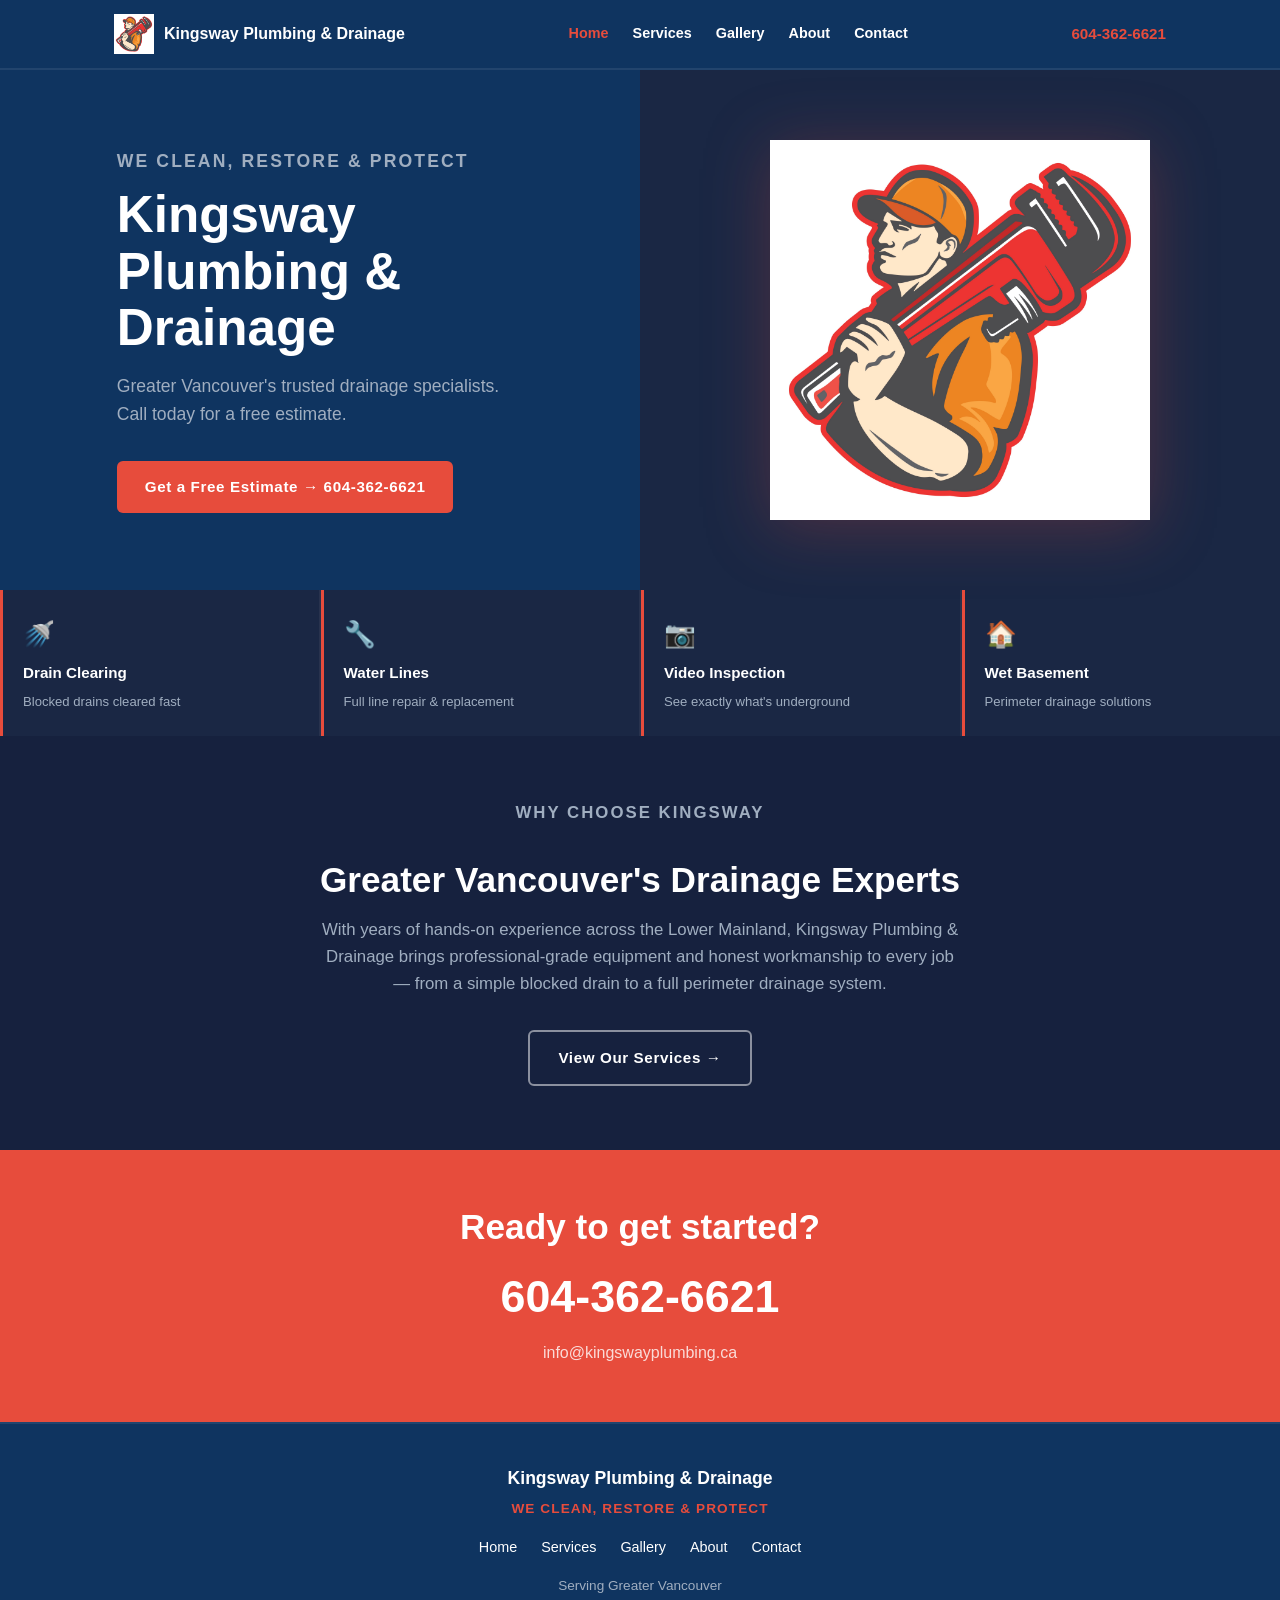
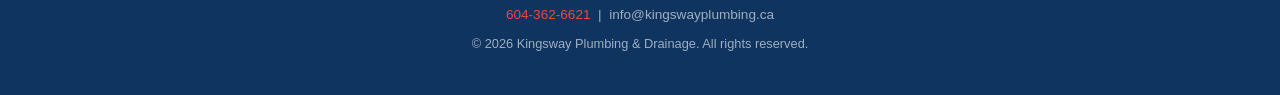
==== index.html @ ecbc44b1 "feat: add home page with hero, service strip, CTA" ====
<!DOCTYPE html>
<html lang="en">
<head>
  <meta charset="UTF-8">
  <meta name="viewport" content="width=device-width, initial-scale=1.0">
  <title>Kingsway Plumbing & Drainage — Greater Vancouver</title>
  <link rel="icon" href="images/logo.png">
  <link rel="stylesheet" href="styles.css">
</head>
<body>

  <!-- NAV -->
  <nav class="nav">
    <div class="nav__inner">
      <a href="index.html" class="nav__brand">
        <img src="images/logo.png" alt="Kingsway logo">
        Kingsway Plumbing & Drainage
      </a>
      <ul class="nav__links">
        <li><a href="index.html" class="active">Home</a></li>
        <li><a href="services.html">Services</a></li>
        <li><a href="gallery.html">Gallery</a></li>
        <li><a href="about.html">About</a></li>
        <li><a href="contact.html">Contact</a></li>
      </ul>
      <a href="tel:6043626621" class="nav__phone">604-362-6621</a>
    </div>
  </nav>

  <!-- HERO -->
  <section class="hero">
    <div class="hero__text container" style="padding-left: 24px;">
      <p class="label">We Clean, Restore & Protect</p>
      <h1>Kingsway<br>Plumbing &<br>Drainage</h1>
      <p>Greater Vancouver's trusted drainage specialists.<br>Call today for a free estimate.</p>
      <a href="tel:6043626621" class="btn btn--red">Get a Free Estimate &rarr; 604-362-6621</a>
    </div>
    <div class="hero__image">
      <img src="images/logo.png" alt="Kingsway Plumbing & Drainage">
    </div>
  </section>

  <!-- SERVICE STRIP -->
  <div class="service-strip">
    <div class="service-strip__item">
      <span class="icon">🚿</span>
      <h3>Drain Clearing</h3>
      <p>Blocked drains cleared fast</p>
    </div>
    <div class="service-strip__item">
      <span class="icon">🔧</span>
      <h3>Water Lines</h3>
      <p>Full line repair & replacement</p>
    </div>
    <div class="service-strip__item">
      <span class="icon">📷</span>
      <h3>Video Inspection</h3>
      <p>See exactly what's underground</p>
    </div>
    <div class="service-strip__item">
      <span class="icon">🏠</span>
      <h3>Wet Basement</h3>
      <p>Perimeter drainage solutions</p>
    </div>
  </div>

  <!-- WHY US -->
  <section class="section why-us">
    <div class="container">
      <p class="label">Why Choose Kingsway</p>
      <h2>Greater Vancouver's Drainage Experts</h2>
      <p>With years of hands-on experience across the Lower Mainland, Kingsway Plumbing & Drainage brings professional-grade equipment and honest workmanship to every job — from a simple blocked drain to a full perimeter drainage system.</p>
      <a href="services.html" class="btn btn--outline">View Our Services &rarr;</a>
    </div>
  </section>

  <!-- CTA BANNER -->
  <div class="cta-banner">
    <div class="container">
      <h2>Ready to get started?</h2>
      <a href="tel:6043626621" class="phone">604-362-6621</a>
      <p class="email">info@kingswayplumbing.ca</p>
    </div>
  </div>

  <!-- FOOTER -->
  <footer class="footer">
    <p class="footer__name">Kingsway Plumbing & Drainage</p>
    <p class="footer__tagline">We Clean, Restore & Protect</p>
    <div class="footer__links">
      <a href="index.html">Home</a>
      <a href="services.html">Services</a>
      <a href="gallery.html">Gallery</a>
      <a href="about.html">About</a>
      <a href="contact.html">Contact</a>
    </div>
    <p class="footer__area">Serving Greater Vancouver</p>
    <p class="footer__area"><a href="tel:6043626621" style="color:var(--red);">604-362-6621</a> &nbsp;|&nbsp; <a href="mailto:info@kingswayplumbing.ca">info@kingswayplumbing.ca</a></p>
    <p class="footer__copy">&copy; 2026 Kingsway Plumbing & Drainage. All rights reserved.</p>
  </footer>

</body>
</html>
---- styles.css ----
/* ============================================================
   KINGSWAY PLUMBING & DRAINAGE — styles.css
   ============================================================ */

/* --- Variables --- */
:root {
  --navy:      #16213e;
  --navy-dark: #0f3460;
  --navy-card: #1a2744;
  --red:       #e74c3c;
  --text:      #ffffff;
  --muted:     #a0aec0;
  --border:    rgba(255, 255, 255, 0.08);
  --radius:    6px;
  --max-width: 1100px;
}

/* --- Reset --- */
*, *::before, *::after { box-sizing: border-box; margin: 0; padding: 0; }
html { scroll-behavior: smooth; }
body {
  font-family: -apple-system, BlinkMacSystemFont, "Segoe UI", Roboto, sans-serif;
  background: var(--navy);
  color: var(--text);
  line-height: 1.6;
}
img { display: block; max-width: 100%; height: auto; }
a { color: inherit; text-decoration: none; }

/* --- Layout --- */
.container {
  max-width: var(--max-width);
  margin: 0 auto;
  padding: 0 24px;
}
.section { padding: 64px 0; }
.section--alt { background: var(--navy-dark); }

/* --- Typography --- */
h1 { font-size: clamp(2rem, 5vw, 3.2rem); font-weight: 900; line-height: 1.1; }
h2 { font-size: clamp(1.5rem, 3vw, 2.2rem); font-weight: 800; line-height: 1.2; }
h3 { font-size: 1.2rem; font-weight: 700; }
.label {
  font-size: 0.75rem;
  font-weight: 700;
  letter-spacing: 0.12em;
  text-transform: uppercase;
  color: var(--red);
}
.muted { color: var(--muted); }
.page-header {
  background: var(--navy-dark);
  padding: 48px 0 40px;
  border-bottom: 3px solid var(--red);
}
.page-header h1 { font-size: clamp(1.8rem, 4vw, 2.8rem); }
.page-header .label { margin-bottom: 8px; }

/* --- Buttons --- */
.btn {
  display: inline-block;
  padding: 14px 28px;
  font-weight: 800;
  font-size: 0.95rem;
  letter-spacing: 0.04em;
  border-radius: var(--radius);
  transition: opacity 0.15s;
  cursor: pointer;
}
.btn:hover { opacity: 0.88; }
.btn--red { background: var(--red); color: #fff; }
.btn--outline { border: 2px solid rgba(255,255,255,0.5); color: #fff; }

/* --- Nav --- */
.nav {
  position: sticky;
  top: 0;
  z-index: 100;
  background: var(--navy-dark);
  border-bottom: 2px solid var(--border);
}
.nav__inner {
  display: flex;
  align-items: center;
  justify-content: space-between;
  gap: 16px;
  padding: 14px 24px;
  max-width: var(--max-width);
  margin: 0 auto;
}
.nav__brand {
  display: flex;
  align-items: center;
  gap: 10px;
  font-weight: 900;
  font-size: 1rem;
  white-space: nowrap;
}
.nav__brand img { width: 40px; height: 40px; object-fit: contain; }
.nav__links {
  display: flex;
  align-items: center;
  gap: 24px;
  list-style: none;
  font-size: 0.9rem;
  font-weight: 600;
}
.nav__links a:hover { color: var(--red); }
.nav__links a.active { color: var(--red); }
.nav__phone {
  color: var(--red);
  font-weight: 800;
  font-size: 0.95rem;
  white-space: nowrap;
}
.nav__phone:hover { opacity: 0.8; }

/* --- Hero (split) --- */
.hero {
  background: var(--navy-dark);
  min-height: 520px;
  display: grid;
  grid-template-columns: 1fr 1fr;
  align-items: center;
}
.hero__text {
  padding: 64px 48px 64px 0;
}
.hero__text .label { margin-bottom: 12px; }
.hero__text h1 { margin-bottom: 16px; }
.hero__text p { color: var(--muted); font-size: 1.1rem; margin-bottom: 32px; }
.hero__image {
  display: flex;
  align-items: center;
  justify-content: center;
  padding: 48px;
  background: var(--navy-card);
  min-height: 520px;
}
.hero__image img {
  max-height: 380px;
  object-fit: contain;
  filter: drop-shadow(0 8px 32px rgba(231,76,60,0.25));
}

/* --- Service Strip --- */
.service-strip {
  display: grid;
  grid-template-columns: repeat(4, 1fr);
  gap: 2px;
  background: var(--border);
}
.service-strip__item {
  background: var(--navy-card);
  padding: 24px 20px;
  border-left: 3px solid var(--red);
  display: flex;
  flex-direction: column;
  gap: 6px;
}
.service-strip__item .icon { font-size: 1.6rem; }
.service-strip__item h3 { font-size: 0.95rem; }
.service-strip__item p { font-size: 0.82rem; color: var(--muted); }

/* --- Why Us --- */
.why-us { text-align: center; }
.why-us h2 { margin-bottom: 16px; }
.why-us p { max-width: 640px; margin: 0 auto 32px; color: var(--muted); font-size: 1.05rem; }

/* --- CTA Banner --- */
.cta-banner {
  background: var(--red);
  padding: 56px 24px;
  text-align: center;
}
.cta-banner h2 { margin-bottom: 8px; }
.cta-banner .phone {
  font-size: clamp(1.8rem, 4vw, 2.8rem);
  font-weight: 900;
  display: block;
  margin: 12px 0 8px;
}
.cta-banner .email { color: rgba(255,255,255,0.8); font-size: 1rem; }

/* --- Service Cards --- */
.services-grid {
  display: grid;
  grid-template-columns: repeat(auto-fit, minmax(300px, 1fr));
  gap: 24px;
  margin-top: 40px;
}
.service-card {
  background: var(--navy-card);
  border-left: 4px solid var(--red);
  border-radius: var(--radius);
  padding: 28px 24px;
}
.service-card h3 { font-size: 1.15rem; margin-bottom: 10px; }
.service-card p { color: var(--muted); font-size: 0.95rem; line-height: 1.7; }

/* --- Gallery --- */
.gallery-grid {
  display: grid;
  grid-template-columns: repeat(3, 1fr);
  gap: 8px;
  margin-top: 40px;
}
.gallery-grid__item {
  aspect-ratio: 4/3;
  overflow: hidden;
  border-radius: var(--radius);
  background: var(--navy-card);
}
.gallery-grid__item img {
  width: 100%;
  height: 100%;
  object-fit: cover;
  transition: transform 0.3s;
}
.gallery-grid__item:hover img { transform: scale(1.04); }

/* --- About --- */
.about-van {
  width: 100%;
  max-height: 420px;
  object-fit: cover;
  border-radius: var(--radius);
  margin-bottom: 40px;
}
.about-content { max-width: 720px; }
.about-content p { color: var(--muted); font-size: 1.05rem; line-height: 1.8; margin-bottom: 20px; }
.about-callout {
  display: inline-block;
  background: var(--navy-card);
  border-left: 4px solid var(--red);
  padding: 16px 24px;
  border-radius: 0 var(--radius) var(--radius) 0;
  font-weight: 700;
  margin-top: 8px;
}

/* --- Contact --- */
.contact-grid {
  display: grid;
  grid-template-columns: 1fr 1.4fr;
  gap: 48px;
  margin-top: 40px;
  align-items: start;
}
.contact-info h3 { margin-bottom: 24px; }
.contact-info__item {
  display: flex;
  gap: 12px;
  margin-bottom: 20px;
  align-items: flex-start;
}
.contact-info__item .icon { font-size: 1.2rem; flex-shrink: 0; margin-top: 2px; }
.contact-info__item a:hover { color: var(--red); }
.contact-form { background: var(--navy-card); border-radius: var(--radius); padding: 32px; }
.contact-form h3 { margin-bottom: 24px; }
.form-group { margin-bottom: 18px; }
.form-group label { display: block; font-size: 0.85rem; font-weight: 600; margin-bottom: 6px; color: var(--muted); }
.form-group input,
.form-group textarea {
  width: 100%;
  background: var(--navy-dark);
  border: 1px solid var(--border);
  border-radius: var(--radius);
  padding: 12px 14px;
  color: var(--text);
  font-size: 0.95rem;
  font-family: inherit;
}
.form-group input:focus,
.form-group textarea:focus {
  outline: none;
  border-color: var(--red);
}
.form-group textarea { height: 120px; resize: vertical; }

/* --- Footer --- */
.footer {
  background: var(--navy-dark);
  border-top: 2px solid var(--border);
  padding: 40px 24px;
  text-align: center;
}
.footer__name { font-size: 1.1rem; font-weight: 900; margin-bottom: 6px; }
.footer__tagline { color: var(--red); font-size: 0.85rem; font-weight: 700; letter-spacing: 0.08em; text-transform: uppercase; margin-bottom: 16px; }
.footer__links { display: flex; gap: 24px; justify-content: center; flex-wrap: wrap; margin-bottom: 16px; font-size: 0.9rem; }
.footer__links a:hover { color: var(--red); }
.footer__area { color: var(--muted); font-size: 0.85rem; margin-bottom: 8px; }
.footer__copy { color: var(--muted); font-size: 0.8rem; }

/* --- Responsive --- */
@media (max-width: 900px) {
  .hero { grid-template-columns: 1fr; }
  .hero__text { padding: 48px 0 32px; }
  .hero__image { min-height: 280px; padding: 32px; }
  .service-strip { grid-template-columns: repeat(2, 1fr); }
  .contact-grid { grid-template-columns: 1fr; }
}

@media (max-width: 640px) {
  .nav__inner { flex-wrap: wrap; gap: 10px; }
  .nav__links { gap: 14px; font-size: 0.82rem; flex-wrap: wrap; }
  .nav__phone { font-size: 0.85rem; }
  .service-strip { grid-template-columns: 1fr; }
  .gallery-grid { grid-template-columns: repeat(2, 1fr); }
  .section { padding: 40px 0; }
}

@media (max-width: 420px) {
  .gallery-grid { grid-template-columns: 1fr; }
}
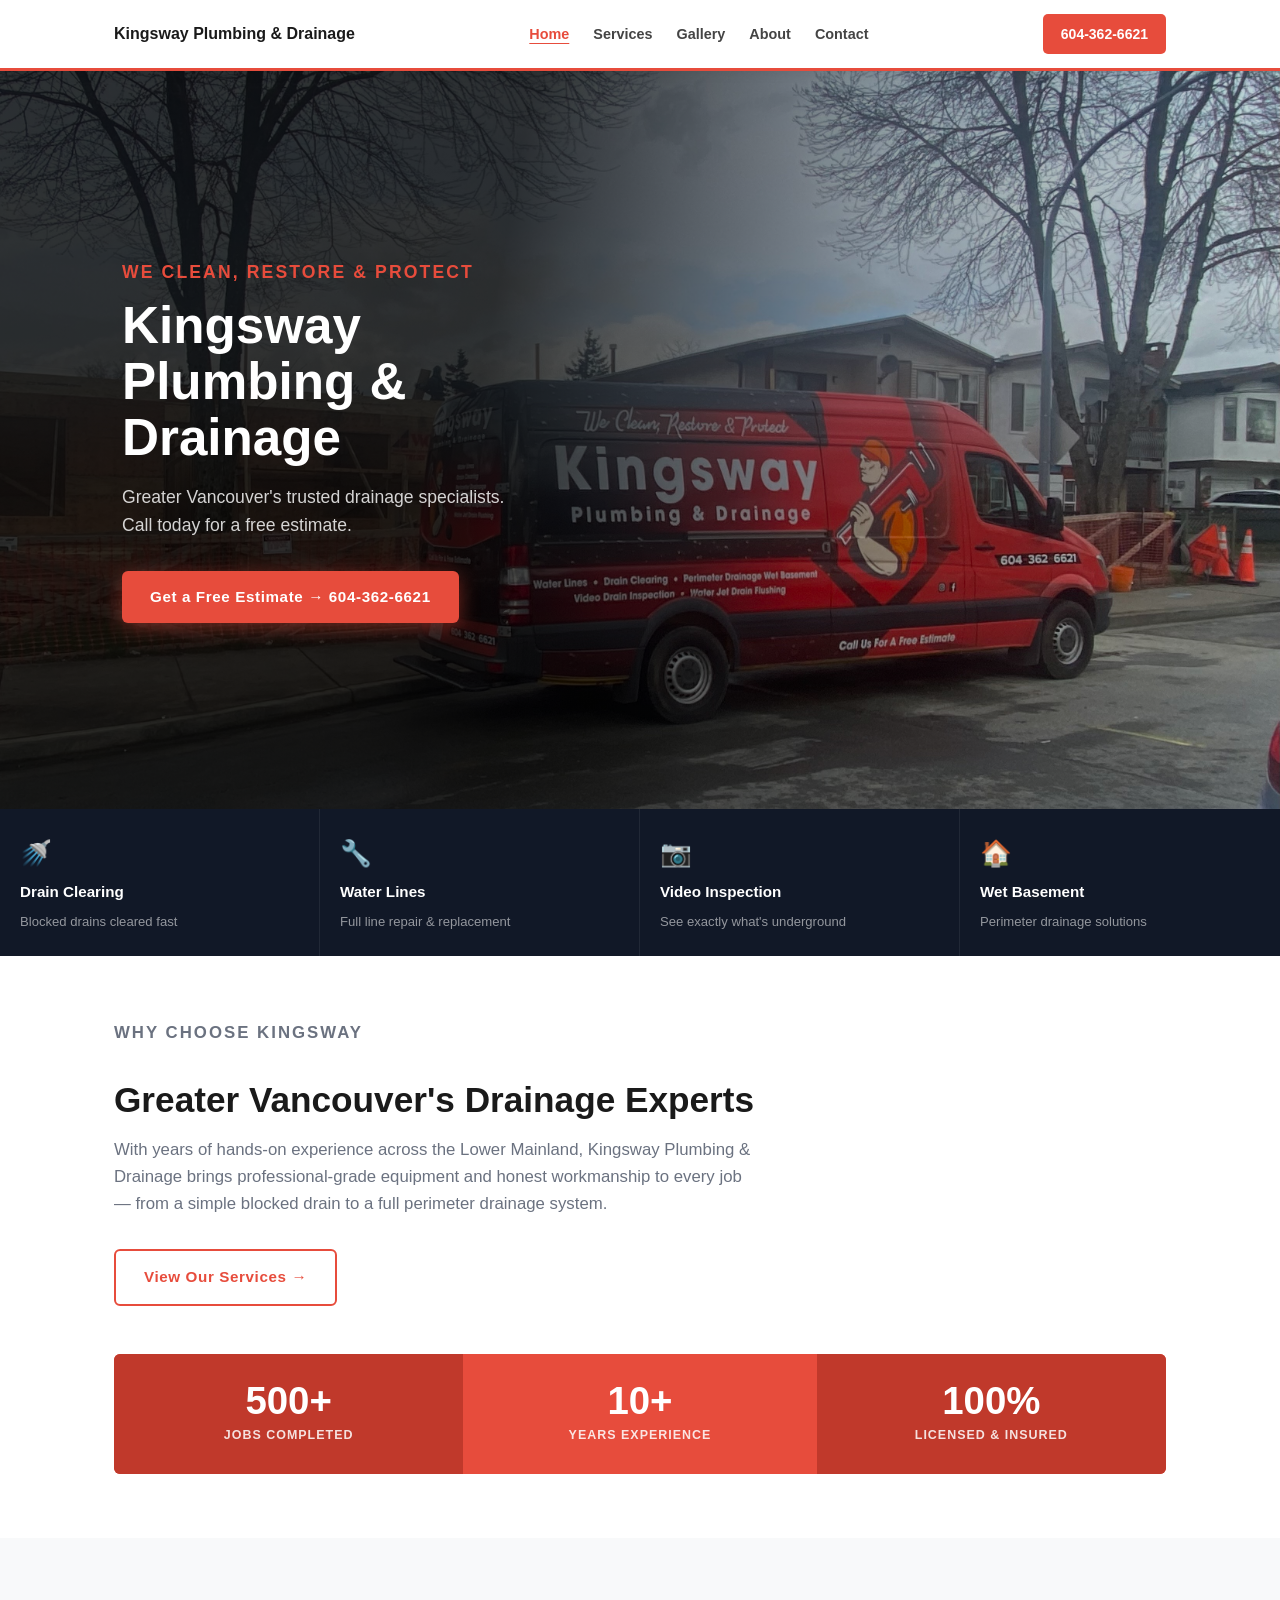
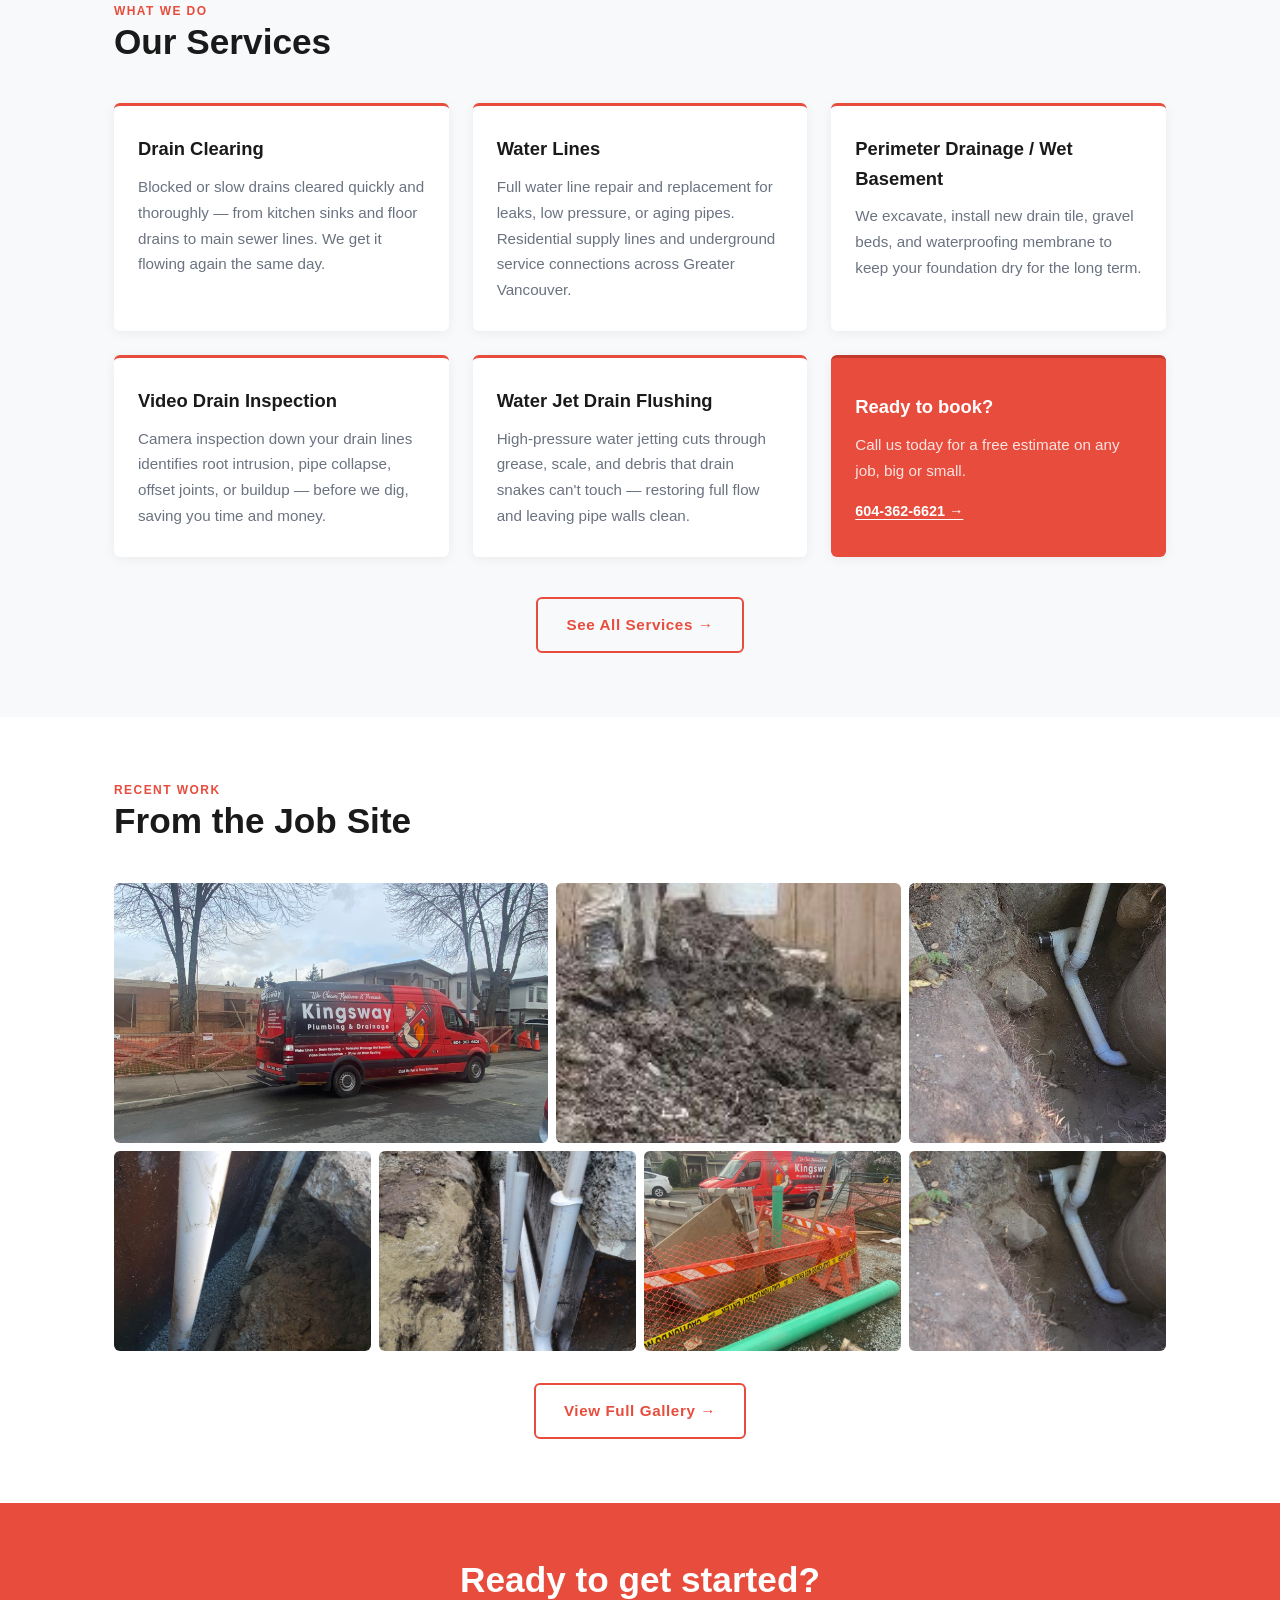
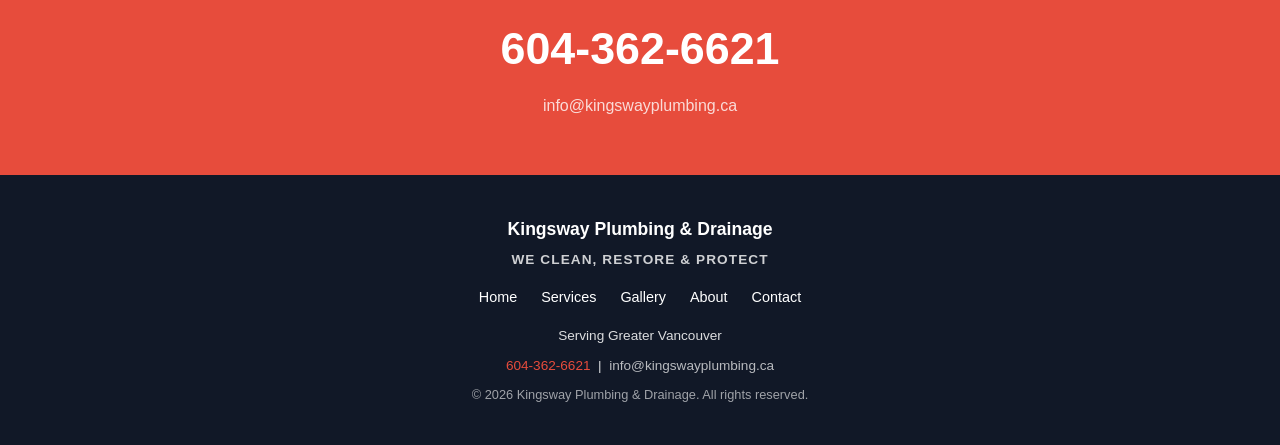
==== commit dfcb904c: "feat: homepage redesign — white nav, full-bleed photo hero, dark theme - White nav with red border, " ====
--- a/index.html
+++ b/index.html
@@ -13,7 +13,6 @@
   <nav class="nav">
     <div class="nav__inner">
       <a href="index.html" class="nav__brand">
-        <img src="images/logo.png" alt="Kingsway logo">
         Kingsway Plumbing & Drainage
       </a>
       <ul class="nav__links">
@@ -24,19 +23,17 @@
         <li><a href="contact.html">Contact</a></li>
       </ul>
       <a href="tel:6043626621" class="nav__phone">604-362-6621</a>
+      <button class="nav-hamburger" aria-label="Toggle menu" onclick="this.closest('.nav').classList.toggle('nav--open')"><span></span><span></span><span></span></button>
     </div>
   </nav>
 
   <!-- HERO -->
   <section class="hero">
-    <div class="hero__text container" style="padding-left: 24px;">
+    <div class="hero__content">
       <p class="label">We Clean, Restore & Protect</p>
       <h1>Kingsway<br>Plumbing &<br>Drainage</h1>
       <p>Greater Vancouver's trusted drainage specialists.<br>Call today for a free estimate.</p>
       <a href="tel:6043626621" class="btn btn--red">Get a Free Estimate &rarr; 604-362-6621</a>
-    </div>
-    <div class="hero__image">
-      <img src="images/logo.png" alt="Kingsway Plumbing & Drainage">
     </div>
   </section>
 
@@ -71,6 +68,78 @@
       <h2>Greater Vancouver's Drainage Experts</h2>
       <p>With years of hands-on experience across the Lower Mainland, Kingsway Plumbing & Drainage brings professional-grade equipment and honest workmanship to every job — from a simple blocked drain to a full perimeter drainage system.</p>
       <a href="services.html" class="btn btn--outline">View Our Services &rarr;</a>
+      <div class="stats">
+        <div class="stat">
+          <div class="stat__num">500+</div>
+          <div class="stat__label">Jobs Completed</div>
+        </div>
+        <div class="stat">
+          <div class="stat__num">10+</div>
+          <div class="stat__label">Years Experience</div>
+        </div>
+        <div class="stat">
+          <div class="stat__num">100%</div>
+          <div class="stat__label">Licensed & Insured</div>
+        </div>
+      </div>
+    </div>
+  </section>
+
+  <!-- SERVICES SECTION -->
+  <section class="section section--alt">
+    <div class="container">
+      <p class="label">What We Do</p>
+      <h2 style="margin-bottom: 32px;">Our Services</h2>
+      <div class="services-grid">
+        <div class="service-card">
+          <h3>Drain Clearing</h3>
+          <p>Blocked or slow drains cleared quickly and thoroughly — from kitchen sinks and floor drains to main sewer lines. We get it flowing again the same day.</p>
+        </div>
+        <div class="service-card">
+          <h3>Water Lines</h3>
+          <p>Full water line repair and replacement for leaks, low pressure, or aging pipes. Residential supply lines and underground service connections across Greater Vancouver.</p>
+        </div>
+        <div class="service-card">
+          <h3>Perimeter Drainage / Wet Basement</h3>
+          <p>We excavate, install new drain tile, gravel beds, and waterproofing membrane to keep your foundation dry for the long term.</p>
+        </div>
+        <div class="service-card">
+          <h3>Video Drain Inspection</h3>
+          <p>Camera inspection down your drain lines identifies root intrusion, pipe collapse, offset joints, or buildup — before we dig, saving you time and money.</p>
+        </div>
+        <div class="service-card">
+          <h3>Water Jet Drain Flushing</h3>
+          <p>High-pressure water jetting cuts through grease, scale, and debris that drain snakes can't touch — restoring full flow and leaving pipe walls clean.</p>
+        </div>
+        <div class="service-card service-card--cta">
+          <h3>Ready to book?</h3>
+          <p>Call us today for a free estimate on any job, big or small.</p>
+          <a href="tel:6043626621">604-362-6621 &rarr;</a>
+        </div>
+      </div>
+      <div style="text-align:center; margin-top: 40px;">
+        <a href="services.html" class="btn btn--outline">See All Services &rarr;</a>
+      </div>
+    </div>
+  </section>
+
+  <!-- PHOTO PREVIEW -->
+  <section class="section">
+    <div class="container">
+      <p class="label">Recent Work</p>
+      <h2 style="margin-bottom: 32px;">From the Job Site</h2>
+      <div class="gallery-grid gallery-grid--home">
+        <div class="gallery-grid__item ghp-1"><img src="images/van-street.jpeg" alt="Kingsway van"></div>
+        <div class="gallery-grid__item ghp-2"><img src="images/job-07.jpeg" alt="Drainage work"></div>
+        <div class="gallery-grid__item ghp-3"><img src="images/job-13.jpeg" alt="Drainage work"></div>
+        <div class="gallery-grid__item ghp-4"><img src="images/job-05.jpeg" alt="Drainage work"></div>
+        <div class="gallery-grid__item ghp-5"><img src="images/job-08.jpeg" alt="Drainage work"></div>
+        <div class="gallery-grid__item ghp-6"><img src="images/van-site.jpeg" alt="Kingsway on site"></div>
+        <div class="gallery-grid__item ghp-7"><img src="images/job-11.jpeg" alt="Drainage work"></div>
+      </div>
+      <div style="text-align:center; margin-top: 32px;">
+        <a href="gallery.html" class="btn btn--outline">View Full Gallery &rarr;</a>
+      </div>
     </div>
   </section>
 
@@ -95,7 +164,7 @@
       <a href="contact.html">Contact</a>
     </div>
     <p class="footer__area">Serving Greater Vancouver</p>
-    <p class="footer__area"><a href="tel:6043626621" style="color:var(--red);">604-362-6621</a> &nbsp;|&nbsp; <a href="mailto:info@kingswayplumbing.ca">info@kingswayplumbing.ca</a></p>
+    <p class="footer__area"><a href="tel:6043626621" style="color:var(--red);">604-362-6621</a> &nbsp;|&nbsp; <a href="mailto:info@kingswayplumbing.ca" class="footer__email">info@kingswayplumbing.ca</a></p>
     <p class="footer__copy">&copy; 2026 Kingsway Plumbing & Drainage. All rights reserved.</p>
   </footer>
 
--- a/styles.css
+++ b/styles.css
@@ -4,15 +4,16 @@
 
 /* --- Variables --- */
 :root {
-  --navy:      #16213e;
-  --navy-dark: #0f3460;
-  --navy-card: #1a2744;
+  --navy:      #ffffff;
+  --navy-dark: #f8f9fa;
+  --navy-card: #f1f3f5;
   --red:       #e74c3c;
-  --text:      #ffffff;
-  --muted:     #a0aec0;
-  --border:    rgba(255, 255, 255, 0.08);
+  --text:      #1a1a1a;
+  --muted:     #6b7280;
+  --border:    rgba(0, 0, 0, 0.1);
   --radius:    6px;
   --max-width: 1100px;
+  --charcoal:  #111827;
 }
 
 /* --- Reset --- */
@@ -49,10 +50,12 @@
 }
 .muted { color: var(--muted); }
 .page-header {
-  background: var(--navy-dark);
+  background: var(--red);
+  color: #fff;
   padding: 48px 0 40px;
-  border-bottom: 3px solid var(--red);
-}
+  border-bottom: 3px solid rgba(0,0,0,0.15);
+}
+.page-header .label { color: rgba(255,255,255,0.8); }
 .page-header h1 { font-size: clamp(1.8rem, 4vw, 2.8rem); }
 .page-header .label { margin-bottom: 8px; }
 
@@ -68,16 +71,18 @@
   cursor: pointer;
 }
 .btn:hover { opacity: 0.88; }
-.btn--red { background: var(--red); color: #fff; }
-.btn--outline { border: 2px solid rgba(255,255,255,0.5); color: #fff; }
+.btn--red { background: var(--red); color: #fff; box-shadow: 0 4px 20px rgba(231,76,60,0.45); }
+.btn--outline { border: 2px solid var(--red); color: var(--red); }
 
 /* --- Nav --- */
 .nav {
   position: sticky;
   top: 0;
   z-index: 100;
-  background: var(--navy-dark);
-  border-bottom: 2px solid var(--border);
+  background: #fff;
+  border-bottom: 3px solid var(--red);
+  box-shadow: 0 2px 12px rgba(0,0,0,0.08);
+  color: #1a1a1a;
 }
 .nav__inner {
   display: flex;
@@ -95,8 +100,9 @@
   font-weight: 900;
   font-size: 1rem;
   white-space: nowrap;
-}
-.nav__brand img { width: 40px; height: 40px; object-fit: contain; }
+  color: #1a1a1a;
+}
+.nav-hamburger { display: none; }
 .nav__links {
   display: flex;
   align-items: center;
@@ -105,71 +111,90 @@
   font-size: 0.9rem;
   font-weight: 600;
 }
-.nav__links a:hover { color: var(--red); }
-.nav__links a.active { color: var(--red); }
+.nav__links a { color: #444; }
+.nav__links a:hover { color: var(--red); opacity: 1; }
+.nav__links a.active { color: var(--red); text-decoration: underline; text-underline-offset: 4px; }
 .nav__phone {
-  color: var(--red);
+  background: var(--red);
+  color: #fff;
+  padding: 9px 18px;
+  border-radius: 5px;
   font-weight: 800;
-  font-size: 0.95rem;
+  font-size: 0.875rem;
   white-space: nowrap;
 }
-.nav__phone:hover { opacity: 0.8; }
-
-/* --- Hero (split) --- */
+.nav__phone:hover { opacity: 0.88; }
+
+/* --- Hero (full-bleed photo) --- */
 .hero {
-  background: var(--navy-dark);
-  min-height: 520px;
-  display: grid;
-  grid-template-columns: 1fr 1fr;
+  position: relative;
+  min-height: 82vh;
+  display: flex;
   align-items: center;
-}
-.hero__text {
-  padding: 64px 48px 64px 0;
-}
-.hero__text .label { margin-bottom: 12px; }
-.hero__text h1 { margin-bottom: 16px; }
-.hero__text p { color: var(--muted); font-size: 1.1rem; margin-bottom: 32px; }
-.hero__image {
-  display: flex;
-  align-items: center;
-  justify-content: center;
-  padding: 48px;
-  background: var(--navy-card);
-  min-height: 520px;
-}
-.hero__image img {
-  max-height: 380px;
-  object-fit: contain;
-  filter: drop-shadow(0 8px 32px rgba(231,76,60,0.25));
-}
+  background: url('images/van-street.jpeg') center 40% / cover no-repeat;
+}
+.hero::before {
+  content: '';
+  position: absolute;
+  inset: 0;
+  background: linear-gradient(100deg, rgba(0,0,0,0.80) 38%, rgba(0,0,0,0.35) 65%, rgba(0,0,0,0.08) 100%);
+}
+.hero__content {
+  position: relative;
+  z-index: 1;
+  padding: 80px 32px;
+  max-width: 1100px;
+  margin: 0 auto;
+  width: 100%;
+}
+.hero__content .label { color: var(--red); margin-bottom: 12px; }
+.hero__content h1     { color: #fff; margin-bottom: 16px; max-width: 560px; }
+.hero__content > p    { color: rgba(255,255,255,0.82); font-size: 1.1rem; margin-bottom: 32px; max-width: 480px; }
 
 /* --- Service Strip --- */
 .service-strip {
   display: grid;
   grid-template-columns: repeat(4, 1fr);
-  gap: 2px;
-  background: var(--border);
+  background: var(--charcoal);
 }
 .service-strip__item {
-  background: var(--navy-card);
+  background: var(--charcoal);
   padding: 24px 20px;
-  border-left: 3px solid var(--red);
+  border-left: none;
+  border-right: 1px solid rgba(255,255,255,0.07);
   display: flex;
   flex-direction: column;
   gap: 6px;
 }
+.service-strip__item:last-child { border-right: none; }
 .service-strip__item .icon { font-size: 1.6rem; }
-.service-strip__item h3 { font-size: 0.95rem; }
-.service-strip__item p { font-size: 0.82rem; color: var(--muted); }
+.service-strip__item h3 { font-size: 0.95rem; color: #fff; }
+.service-strip__item p  { font-size: 0.82rem; color: rgba(255,255,255,0.55); }
 
 /* --- Why Us --- */
-.why-us { text-align: center; }
+.why-us { text-align: left; }
 .why-us h2 { margin-bottom: 16px; }
-.why-us p { max-width: 640px; margin: 0 auto 32px; color: var(--muted); font-size: 1.05rem; }
+.why-us p  { max-width: 640px; margin-bottom: 32px; color: var(--muted); font-size: 1.05rem; }
+
+/* --- Stats --- */
+.stats {
+  display: grid;
+  grid-template-columns: repeat(3, 1fr);
+  gap: 2px;
+  margin-top: 48px;
+  background: var(--red);
+  border-radius: var(--radius);
+  overflow: hidden;
+}
+.stat { background: #c0392b; padding: 28px 24px; text-align: center; color: #fff; }
+.stat:nth-child(2) { background: var(--red); }
+.stat__num   { font-size: 2.4rem; font-weight: 900; line-height: 1; margin-bottom: 6px; }
+.stat__label { font-size: 0.78rem; font-weight: 700; opacity: 0.85; text-transform: uppercase; letter-spacing: 0.08em; }
 
 /* --- CTA Banner --- */
 .cta-banner {
   background: var(--red);
+  color: #fff;
   padding: 56px 24px;
   text-align: center;
 }
@@ -185,18 +210,31 @@
 /* --- Service Cards --- */
 .services-grid {
   display: grid;
-  grid-template-columns: repeat(auto-fit, minmax(300px, 1fr));
+  grid-template-columns: repeat(3, 1fr);
   gap: 24px;
   margin-top: 40px;
 }
 .service-card {
-  background: var(--navy-card);
-  border-left: 4px solid var(--red);
+  background: #fff;
+  border-top: 3px solid var(--red);
   border-radius: var(--radius);
   padding: 28px 24px;
+  box-shadow: 0 2px 12px rgba(0,0,0,0.06);
 }
 .service-card h3 { font-size: 1.15rem; margin-bottom: 10px; }
-.service-card p { color: var(--muted); font-size: 0.95rem; line-height: 1.7; }
+.service-card p  { color: var(--muted); font-size: 0.95rem; line-height: 1.7; }
+
+.service-card--cta {
+  background: var(--red);
+  border-top-color: #c0392b;
+  display: flex;
+  flex-direction: column;
+  justify-content: center;
+  align-items: flex-start;
+}
+.service-card--cta h3 { color: #fff; margin-bottom: 10px; }
+.service-card--cta p  { color: rgba(255,255,255,0.85); font-size: 0.95rem; }
+.service-card--cta a  { color: #fff; font-weight: 800; font-size: 0.9rem; margin-top: 16px; text-decoration: underline; text-underline-offset: 3px; }
 
 /* --- Gallery --- */
 .gallery-grid {
@@ -205,6 +243,18 @@
   gap: 8px;
   margin-top: 40px;
 }
+.gallery-grid--4col {
+  grid-template-columns: repeat(4, 1fr);
+}
+.gallery-grid--home {
+  grid-template-columns: repeat(12, 1fr);
+  grid-template-rows: 260px 200px;
+}
+.gallery-grid--home .gallery-grid__item { aspect-ratio: unset; }
+.ghp-1 { grid-column: span 5; }
+.ghp-2 { grid-column: span 4; }
+.ghp-3, .ghp-4, .ghp-5, .ghp-6, .ghp-7 { grid-column: span 3; }
+
 .gallery-grid__item {
   aspect-ratio: 4/3;
   overflow: hidden;
@@ -263,7 +313,7 @@
 .form-group input,
 .form-group textarea {
   width: 100%;
-  background: var(--navy-dark);
+  background: #fff;
   border: 1px solid var(--border);
   border-radius: var(--radius);
   padding: 12px 14px;
@@ -280,34 +330,106 @@
 
 /* --- Footer --- */
 .footer {
-  background: var(--navy-dark);
-  border-top: 2px solid var(--border);
+  background: var(--charcoal);
+  color: #fff;
+  border-top: none;
   padding: 40px 24px;
   text-align: center;
 }
 .footer__name { font-size: 1.1rem; font-weight: 900; margin-bottom: 6px; }
-.footer__tagline { color: var(--red); font-size: 0.85rem; font-weight: 700; letter-spacing: 0.08em; text-transform: uppercase; margin-bottom: 16px; }
+.footer__tagline { color: rgba(255,255,255,0.8); font-size: 0.85rem; font-weight: 700; letter-spacing: 0.08em; text-transform: uppercase; margin-bottom: 16px; }
 .footer__links { display: flex; gap: 24px; justify-content: center; flex-wrap: wrap; margin-bottom: 16px; font-size: 0.9rem; }
-.footer__links a:hover { color: var(--red); }
-.footer__area { color: var(--muted); font-size: 0.85rem; margin-bottom: 8px; }
-.footer__copy { color: var(--muted); font-size: 0.8rem; }
+.footer__links a:hover { opacity: 0.75; }
+.footer__area { color: rgba(255,255,255,0.85); font-size: 0.85rem; margin-bottom: 8px; }
+.footer__copy { color: rgba(255,255,255,0.6); font-size: 0.8rem; }
+.footer__email { color: rgba(255,255,255,0.7); }
 
 /* --- Responsive --- */
 @media (max-width: 900px) {
-  .hero { grid-template-columns: 1fr; }
-  .hero__text { padding: 48px 0 32px; }
-  .hero__image { min-height: 280px; padding: 32px; }
+  .hero { min-height: 60vh; }
+  .hero__content { padding: 64px 24px; }
   .service-strip { grid-template-columns: repeat(2, 1fr); }
+  .services-grid { grid-template-columns: repeat(2, 1fr); }
   .contact-grid { grid-template-columns: 1fr; }
+  .gallery-grid--home {
+    grid-template-columns: repeat(2, 1fr);
+    grid-template-rows: unset;
+  }
+  .gallery-grid--home .gallery-grid__item { aspect-ratio: 4/3; }
+  .ghp-1,.ghp-2,.ghp-3,.ghp-4,.ghp-5,.ghp-6,.ghp-7 { grid-column: span 1; }
 }
 
 @media (max-width: 640px) {
-  .nav__inner { flex-wrap: wrap; gap: 10px; }
-  .nav__links { gap: 14px; font-size: 0.82rem; flex-wrap: wrap; }
-  .nav__phone { font-size: 0.85rem; }
+  /* Nav layout — wrap so links drop below brand row */
+  .nav__inner { flex-wrap: wrap; align-items: center; padding: 12px 16px; gap: 0; }
+  .nav__brand { flex: 1; font-size: 0.9rem; }
+
+  /* Hamburger button — right side of brand row */
+  .nav-hamburger {
+    display: flex;
+    flex-direction: column;
+    justify-content: center;
+    gap: 5px;
+    background: none;
+    border: none;
+    cursor: pointer;
+    padding: 8px;
+    flex-shrink: 0;
+  }
+  .nav-hamburger span {
+    display: block;
+    width: 22px;
+    height: 2px;
+    background: #1a1a1a;
+    border-radius: 2px;
+  }
+
+  /* Links — hidden by default, full width, drops below brand row */
+  .nav__links {
+    display: none;
+    flex-direction: column;
+    width: 100%;
+    order: 3;
+    gap: 0;
+    margin-top: 8px;
+    border-top: 1px solid rgba(0,0,0,0.08);
+  }
+  .nav__links li { width: 100%; }
+  .nav__links a {
+    display: block;
+    padding: 13px 4px;
+    font-size: 1rem;
+    border-bottom: 1px solid rgba(0,0,0,0.06);
+    color: #1a1a1a;
+  }
+  .nav__phone { display: none; order: 4; width: 100%; }
+
+  /* Open state */
+  .nav--open .nav__links { display: flex; }
+  .nav--open .nav__phone {
+    display: block;
+    background: transparent;
+    color: var(--red);
+    text-align: center;
+    padding: 13px 4px;
+    font-size: 1.05rem;
+    font-weight: 800;
+    border-top: 1px solid rgba(0,0,0,0.08);
+    margin-top: 4px;
+  }
+
+  .hero { min-height: 50vh; }
+  .hero__content { padding: 48px 24px; }
   .service-strip { grid-template-columns: 1fr; }
+  .services-grid { grid-template-columns: 1fr; }
+  .stats { grid-template-columns: 1fr; }
   .gallery-grid { grid-template-columns: repeat(2, 1fr); }
+  .gallery-grid--4col { grid-template-columns: repeat(2, 1fr); }
   .section { padding: 40px 0; }
+}
+
+@media (max-width: 560px) {
+  .services-grid { grid-template-columns: 1fr; }
 }
 
 @media (max-width: 420px) {
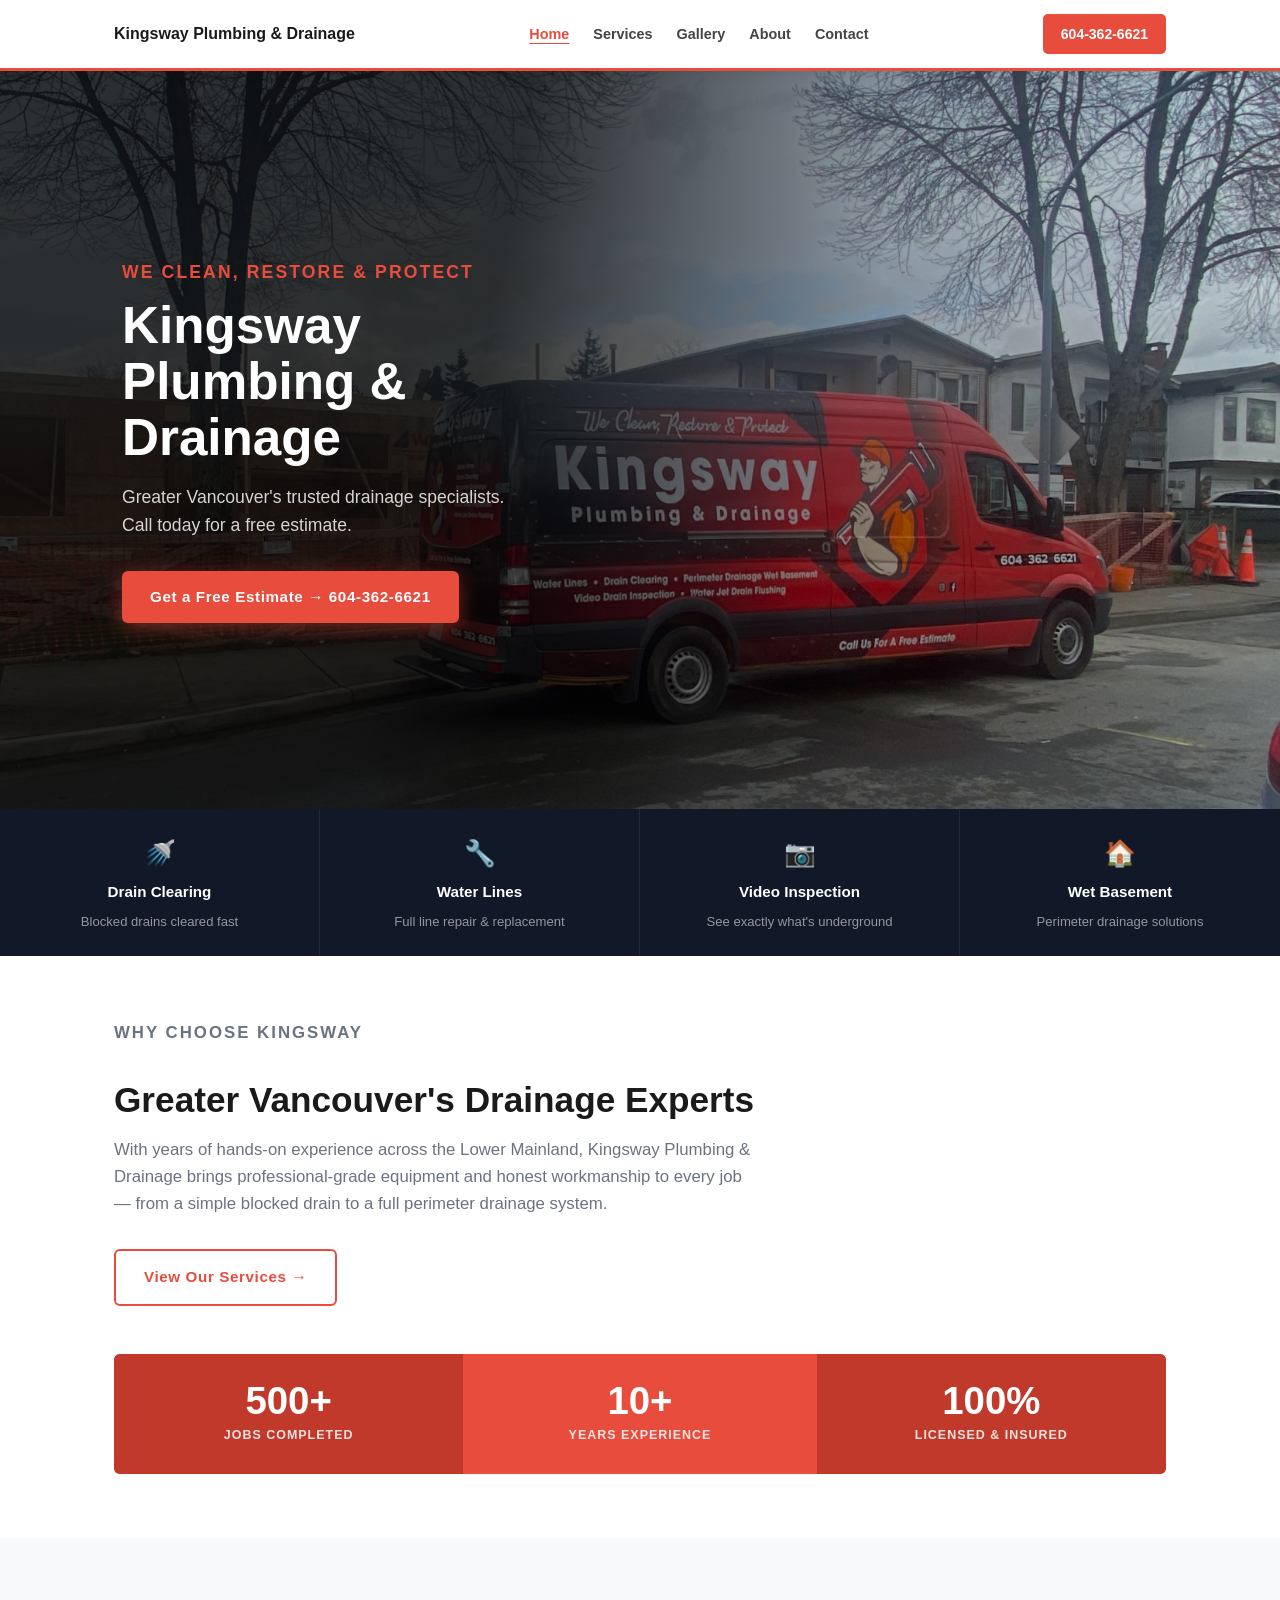
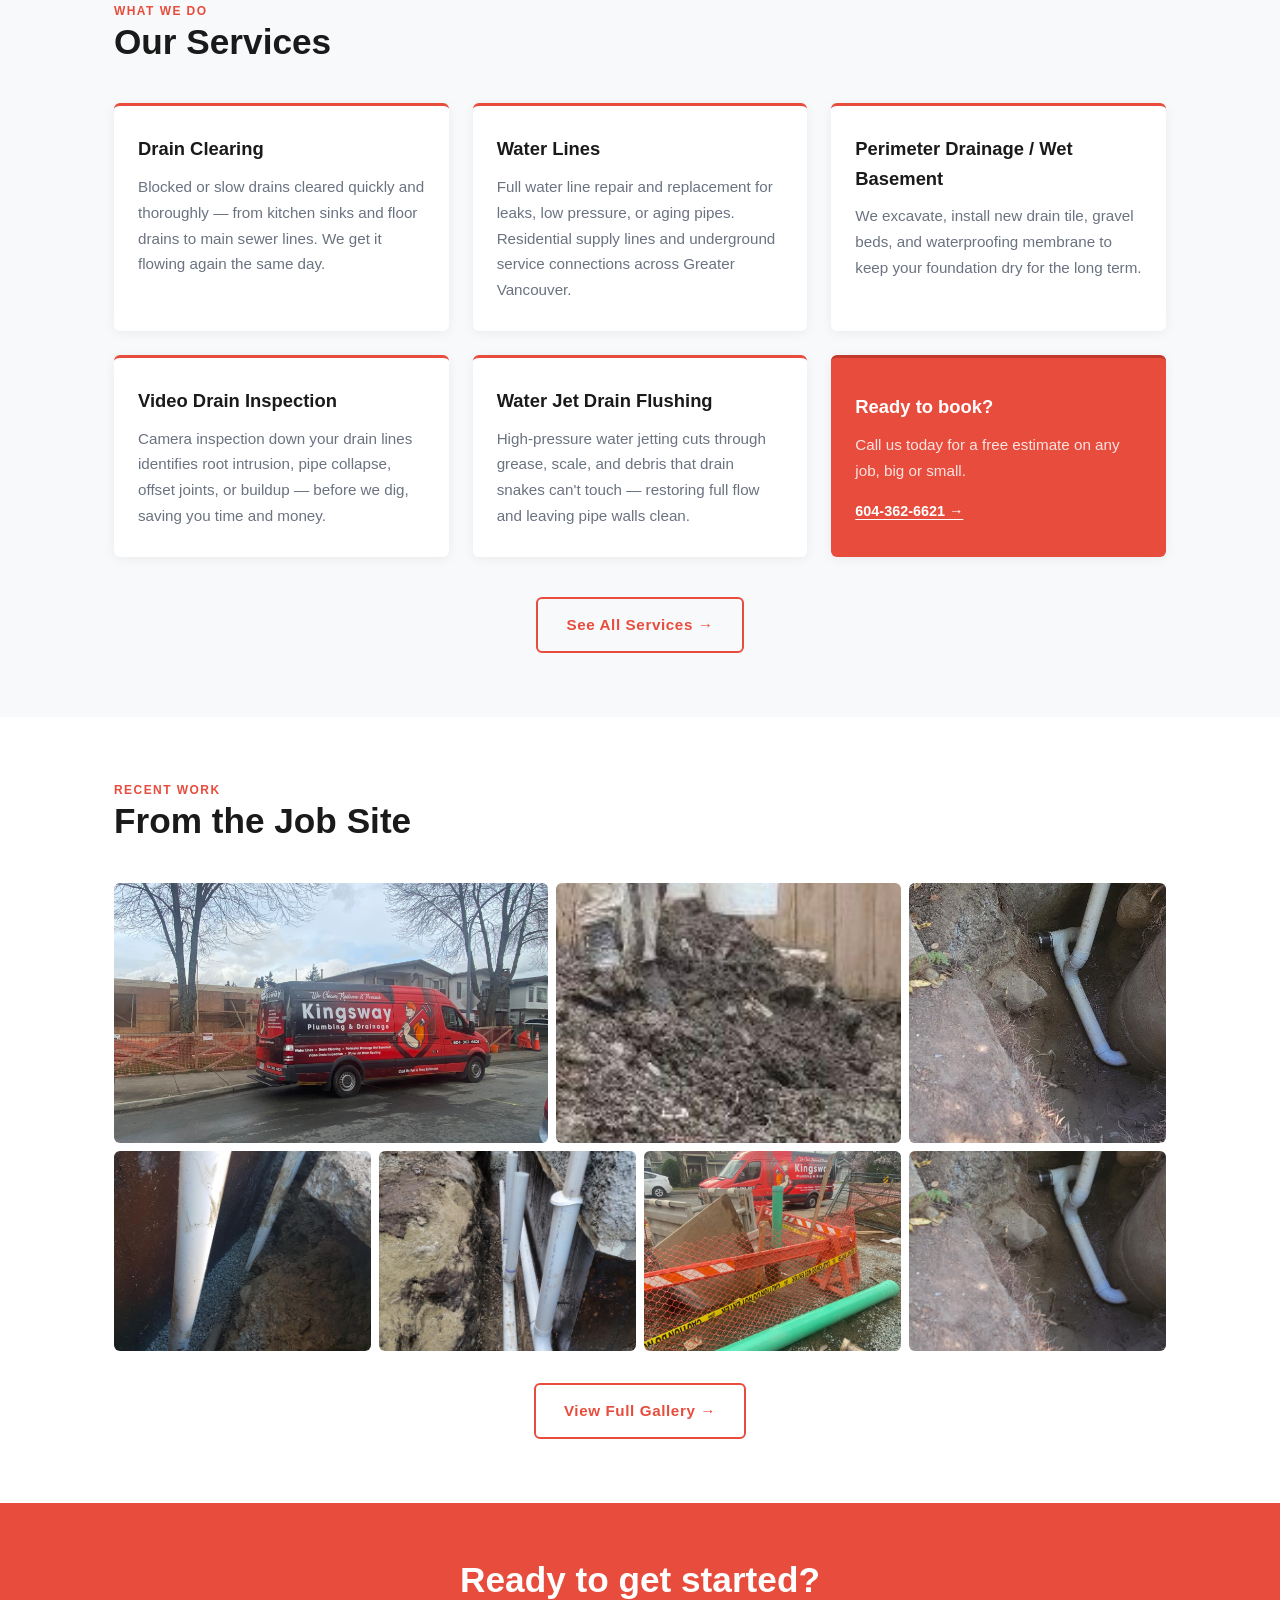
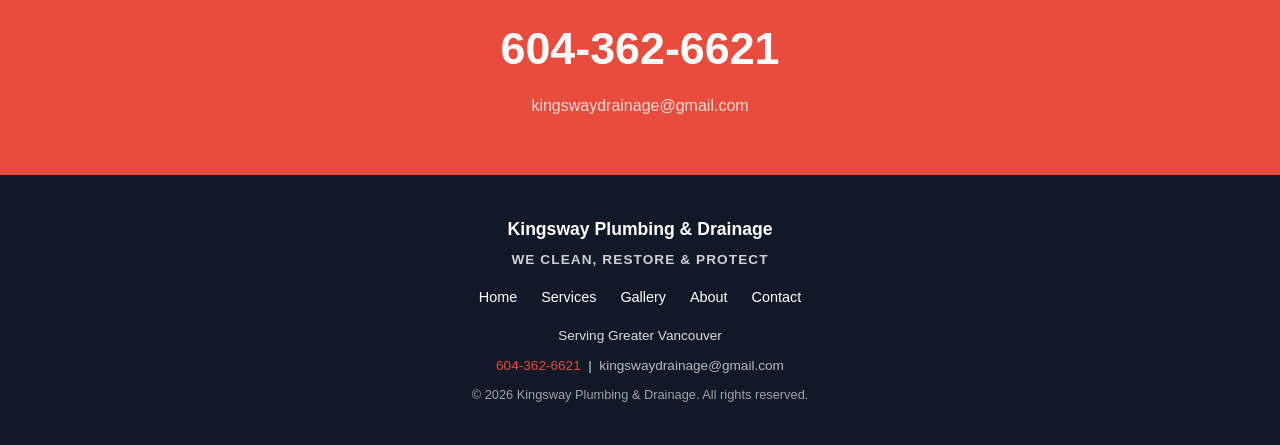
==== commit f19c4adf: "fix: update contact email to kingswaydrainage@gmail.com Co-Authored-By: Claude Sonnet 4.6 <noreply@a" ====
--- a/index.html
+++ b/index.html
@@ -148,7 +148,7 @@
     <div class="container">
       <h2>Ready to get started?</h2>
       <a href="tel:6043626621" class="phone">604-362-6621</a>
-      <p class="email">info@kingswayplumbing.ca</p>
+      <p class="email">kingswaydrainage@gmail.com</p>
     </div>
   </div>
 
@@ -164,7 +164,7 @@
       <a href="contact.html">Contact</a>
     </div>
     <p class="footer__area">Serving Greater Vancouver</p>
-    <p class="footer__area"><a href="tel:6043626621" style="color:var(--red);">604-362-6621</a> &nbsp;|&nbsp; <a href="mailto:info@kingswayplumbing.ca" class="footer__email">info@kingswayplumbing.ca</a></p>
+    <p class="footer__area"><a href="tel:6043626621" style="color:var(--red);">604-362-6621</a> &nbsp;|&nbsp; <a href="mailto:kingswaydrainage@gmail.com" class="footer__email">kingswaydrainage@gmail.com</a></p>
     <p class="footer__copy">&copy; 2026 Kingsway Plumbing & Drainage. All rights reserved.</p>
   </footer>
 
--- a/styles.css
+++ b/styles.css
@@ -164,6 +164,8 @@
   border-right: 1px solid rgba(255,255,255,0.07);
   display: flex;
   flex-direction: column;
+  align-items: center;
+  text-align: center;
   gap: 6px;
 }
 .service-strip__item:last-child { border-right: none; }
@@ -272,8 +274,7 @@
 /* --- About --- */
 .about-van {
   width: 100%;
-  max-height: 420px;
-  object-fit: cover;
+  height: auto;
   border-radius: var(--radius);
   margin-bottom: 40px;
 }
@@ -418,7 +419,7 @@
     margin-top: 4px;
   }
 
-  .hero { min-height: 50vh; }
+  .hero { min-height: 100svh; }
   .hero__content { padding: 48px 24px; }
   .service-strip { grid-template-columns: 1fr; }
   .services-grid { grid-template-columns: 1fr; }
